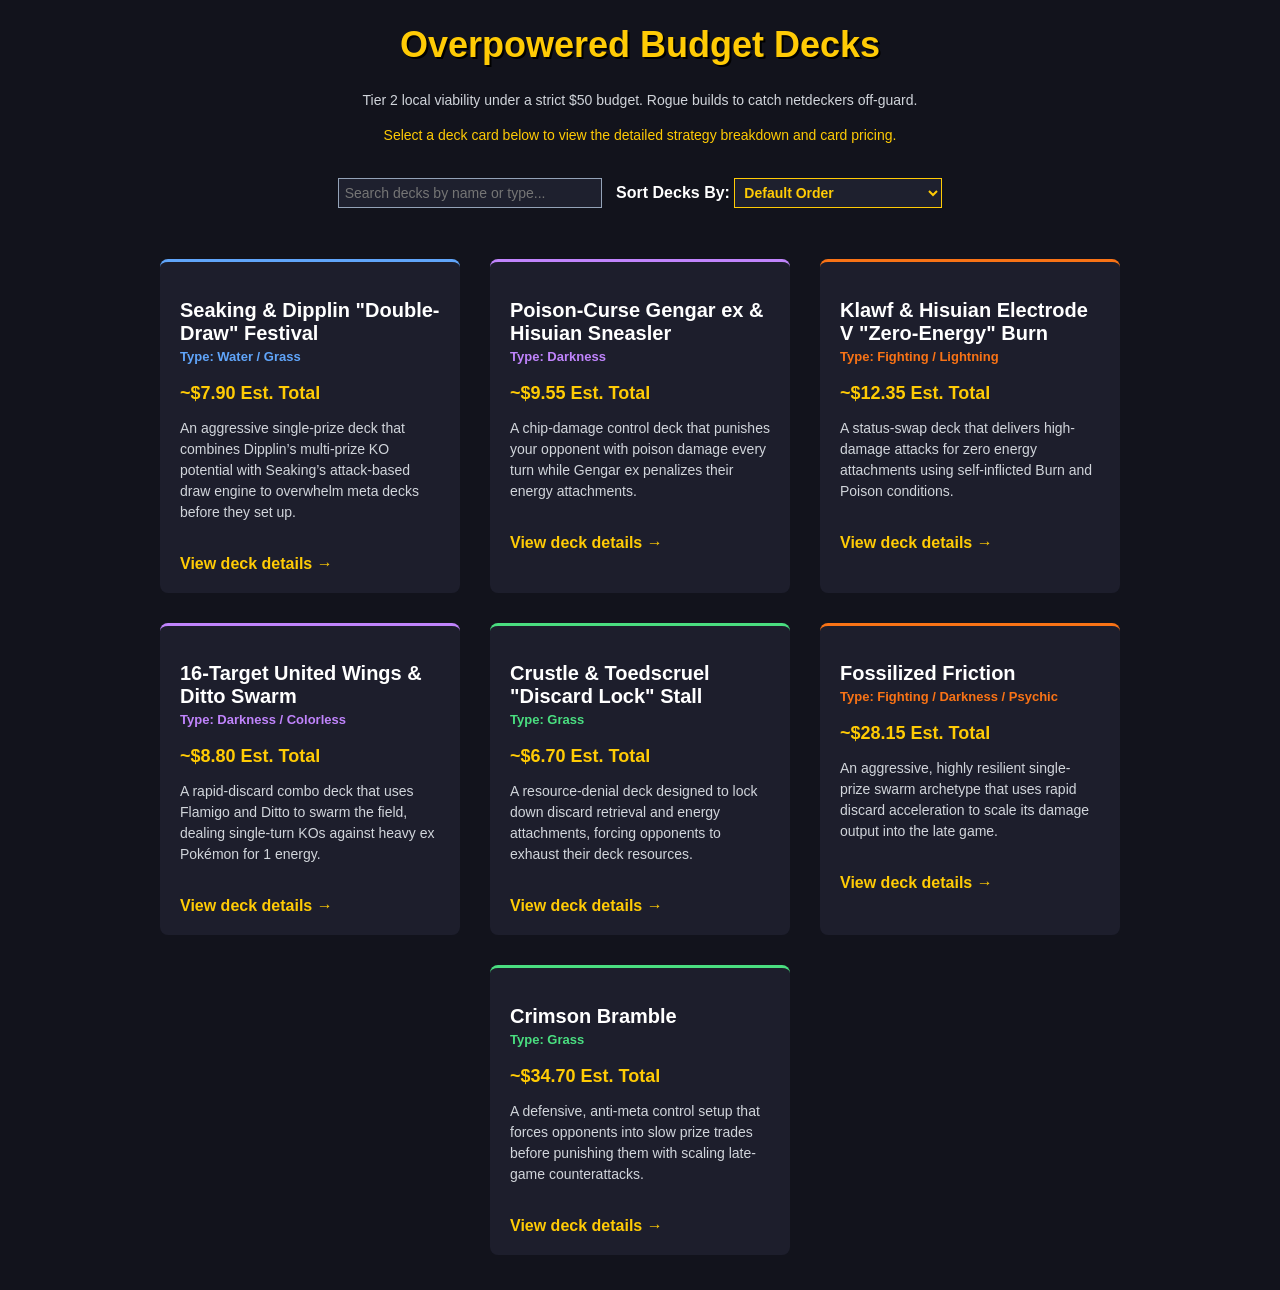
==== index.html @ 9cc8b43d "Add new deck boxes for Fossilized Friction and Crimson Bramble" ====
<!DOCTYPE html>
<html>
<head>
  <title>Budget PTCG Decks</title>
  <link rel="icon" type="image/png" href="https://wikimedia.org">
  <link rel="stylesheet" href="styles.css">
</head>
<body>

  <center>
    <h1 style="color: #FFCB05; font-size: 36px;">Overpowered Budget Decks</h1>
    <p>Tier 2 local viability under a strict $50 budget. Rogue builds to catch netdeckers off-guard.</p>
    <p style="color: #FFCB05;">Select a deck card below to view the detailed strategy breakdown and card pricing.</p>
    
    <br>
    <input type="text" id="deckSearch" onkeyup="searchMyDecks()" placeholder="Search decks by name or type..." style="padding: 6px; font-size: 14px; width: 250px; background-color: #1E202E; color: white; border: 1px solid #94A3B8; margin-right: 10px;">

    <label style="color: white; font-family: Arial; font-weight: bold;">Sort Decks By: </label>
    <select id="deckSorter" onchange="sortMyDecks()" style="padding: 5px; font-size: 14px; font-weight: bold; background-color: #1E202E; color: #FFCB05; border: 1px solid #FFCB05;">
      <option value="none">Default Order</option>
      <option value="az">Name: A to Z</option>
      <option value="za">Name: Z to A</option>
      <option value="price-low">Price: Low to High</option>
      <option value="price-high">Price: High to Low</option>
      <option value="newest">Release: Newest to Oldest</option>
      <option value="oldest">Release: Oldest to Newest</option>
    </select>
  </center>

  <br><br>

  <center>
    <div id="deckContainer" style="width: 100%; text-align: center;">

      <div class="deck-box water" data-name="Seaking & Dipplin Double Draw Festival" data-type="water grass" data-price="7.90" data-age="2">
        <h2>Seaking & Dipplin "Double-Draw" Festival</h2>
        <font color="#60a5fa" size="2"><b>Type: Water / Grass</b></font>
        <br><br>
        <span class="price-text">~$7.90 Est. Total</span>
        <p>An aggressive single-prize deck that combines Dipplin’s multi-prize KO potential with Seaking’s attack-based draw engine to overwhelm meta decks before they set up.</p>
        <br>
        <a href="deck1-festival.html" class="details-link">View deck details &rarr;</a>
      </div>

      <div class="deck-box darkness" data-name="Poison Curse Gengar ex & Hisuian Sneasler" data-type="darkness" data-price="9.55" data-age="3">
        <h2>Poison-Curse Gengar ex & Hisuian Sneasler</h2>
        <font color="#c084fc" size="2"><b>Type: Darkness</b></font>
        <br><br>
        <span class="price-text">~$9.55 Est. Total</span>
        <p>A chip-damage control deck that punishes your opponent with poison damage every turn while Gengar ex penalizes their energy attachments.</p>
        <br>
        <a href="deck2-gengar.html" class="details-link">View deck details &rarr;</a>
      </div>

      <div class="deck-box fighting" data-name="Klawf & Hisuian Electrode V Zero Energy Burn" data-type="fighting lightning" data-price="12.35" data-age="4">
        <h2>Klawf & Hisuian Electrode V "Zero-Energy" Burn</h2>
        <font color="#f97316" size="2"><b>Type: Fighting / Lightning</b></font>
        <br><br>
        <span class="price-text">~$12.35 Est. Total</span>
        <p>A status-swap deck that delivers high-damage attacks for zero energy attachments using self-inflicted Burn and Poison conditions.</p>
        <br>
        <a href="deck3-klawf.html" class="details-link">View deck details &rarr;</a>
      </div>

      <div class="deck-box darkness" data-name="16 Target United Wings & Ditto Swarm" data-type="darkness colorless" data-price="8.80" data-age="5">
        <h2>16-Target United Wings & Ditto Swarm</h2>
        <font color="#c084fc" size="2"><b>Type: Darkness / Colorless</b></font>
        <br><br>
        <span class="price-text">~$8.80 Est. Total</span>
        <p>A rapid-discard combo deck that uses Flamigo and Ditto to swarm the field, dealing single-turn KOs against heavy ex Pokémon for 1 energy.</p>
        <br>
        <a href="deck4-wings.html" class="details-link">View deck details &rarr;</a>
      </div>

      <div class="deck-box grass" data-name="Crustle & Toedscruel Discard Lock Stall" data-type="grass" data-price="6.70" data-age="3">
        <h2>Crustle & Toedscruel "Discard Lock" Stall</h2>
        <font color="#4ade80" size="2"><b>Type: Grass</b></font>
        <br><br>
        <span class="price-text">~$6.70 Est. Total</span>
        <p>A resource-denial deck designed to lock down discard retrieval and energy attachments, forcing opponents to exhaust their deck resources.</p>
        <br>
        <a href="deck5-stall.html" class="details-link">View deck details &rarr;</a>
      </div>

      <div class="deck-box fighting" data-name="Fossilized Friction" data-type="fighting darkness psychic" data-price="28.15" data-age="2">
        <h2>Fossilized Friction</h2>
        <font color="#f97316" size="2"><b>Type: Fighting / Darkness / Psychic</b></font>
        <br><br>
        <span class="price-text">~$28.15 Est. Total</span>
        <p>An aggressive, highly resilient single-prize swarm archetype that uses rapid discard acceleration to scale its damage output into the late game.</p>
        <br>
        <a href="deck6-fossil.html" class="details-link">View deck details &rarr;</a>
      </div>

      <div class="deck-box grass" data-name="Crimson Bramble" data-type="grass" data-price="34.70" data-age="1">
        <h2>Crimson Bramble</h2>
        <font color="#4ade80" size="2"><b>Type: Grass</b></font>
        <br><br>
        <span class="price-text">~$34.70 Est. Total</span>
        <p>A defensive, anti-meta control setup that forces opponents into slow prize trades before punishing them with scaling late-game counterattacks.</p>
        <br>
        <a href="deck7-bramble.html" class="details-link">View deck details &rarr;</a>
      </div>

    </div>
  </center>

  <script src="app.js"></script>
</body>
</html>
---- styles.css ----
body {
  margin: 20px;
  background-color: #12131C;
  background-size: cover;
  background-position: center;
  background-attachment: fixed;
  background-repeat: no-repeat;
  font-family: Arial, sans-serif;
}

h1 {
  text-shadow: 2px 2px #000000;
}

h2 {
  font-size: 20px;
  color: white;
  margin-bottom: 2px;
}

p {
  color: #D1D5DB;
  font-size: 14px;
  line-height: 1.5;
}

#deckContainer {
  display: flex;
  flex-wrap: wrap;
  justify-content: center;
  width: 90%;
  margin: 0 auto;
}

.deck-box {
  background-color: rgba(30, 32, 46, 0.9);
  border-radius: 8px;
  padding: 20px;
  width: 300px;
  margin: 15px;
  text-align: left;
  box-sizing: border-box; 
}

.deck-box.water { border-top: 3px solid #60a5fa; }
.deck-box.darkness { border-top: 3px solid #c084fc; }
.deck-box.fighting { border-top: 3px solid #f97316; }
.deck-box.grass { border-top: 3px solid #4ade80; }

pre {
  background-color: #141522;
  color: #f0f2f5;
  padding: 15px;
  border: 1px solid #4b5563;
}

button {
  background-color: #1e202e;
  color: #ffcb05;
  border: 2px solid #ffcb05;
  padding: 10px;
  font-weight: bold;
  font-size: 16px;
  cursor: pointer;
}

button:hover {
  background-color: #ffcb05;
  color: #000000;
}

.price-text {
  color: #FFCB05;
  font-size: 18px;
  font-weight: bold;
}

.details-link {
  color: #FFCB05;
  font-weight: bold;
  text-decoration: none;
}
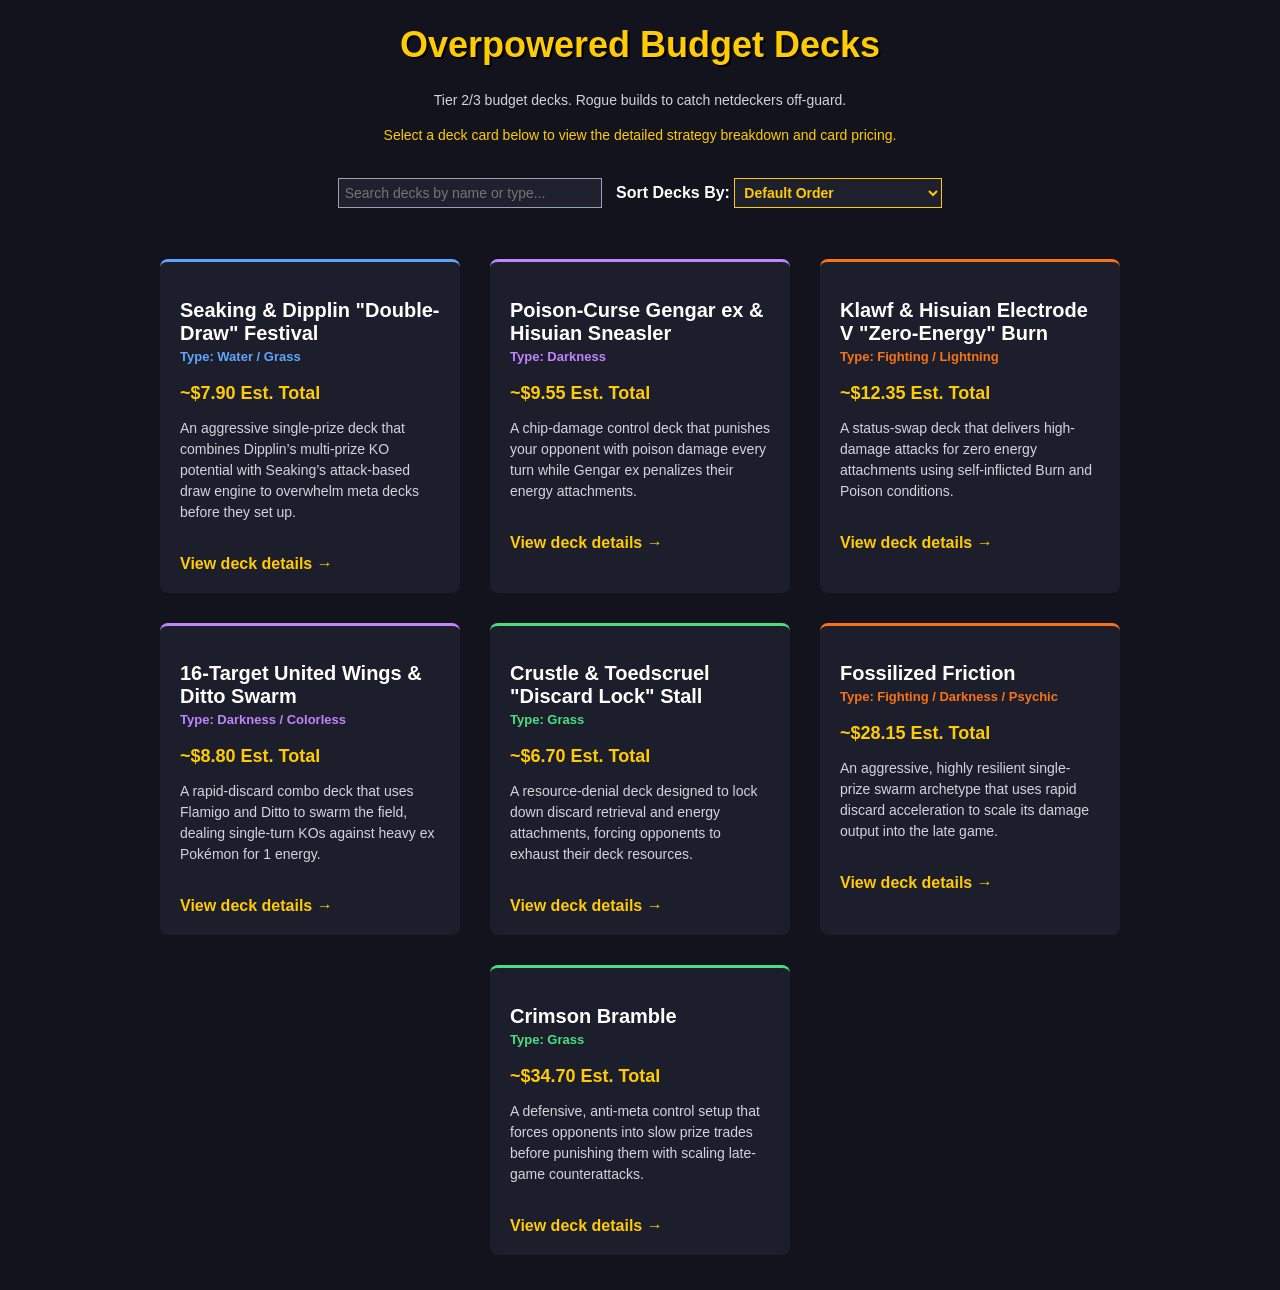
==== commit 1c3f16f5: "Update budget description in index.html" ====
--- a/index.html
+++ b/index.html
@@ -9,7 +9,7 @@
 
   <center>
     <h1 style="color: #FFCB05; font-size: 36px;">Overpowered Budget Decks</h1>
-    <p>Tier 2 local viability under a strict $50 budget. Rogue builds to catch netdeckers off-guard.</p>
+    <p>Tier 2/3 budget decks. Rogue builds to catch netdeckers off-guard.</p>
     <p style="color: #FFCB05;">Select a deck card below to view the detailed strategy breakdown and card pricing.</p>
     
     <br>
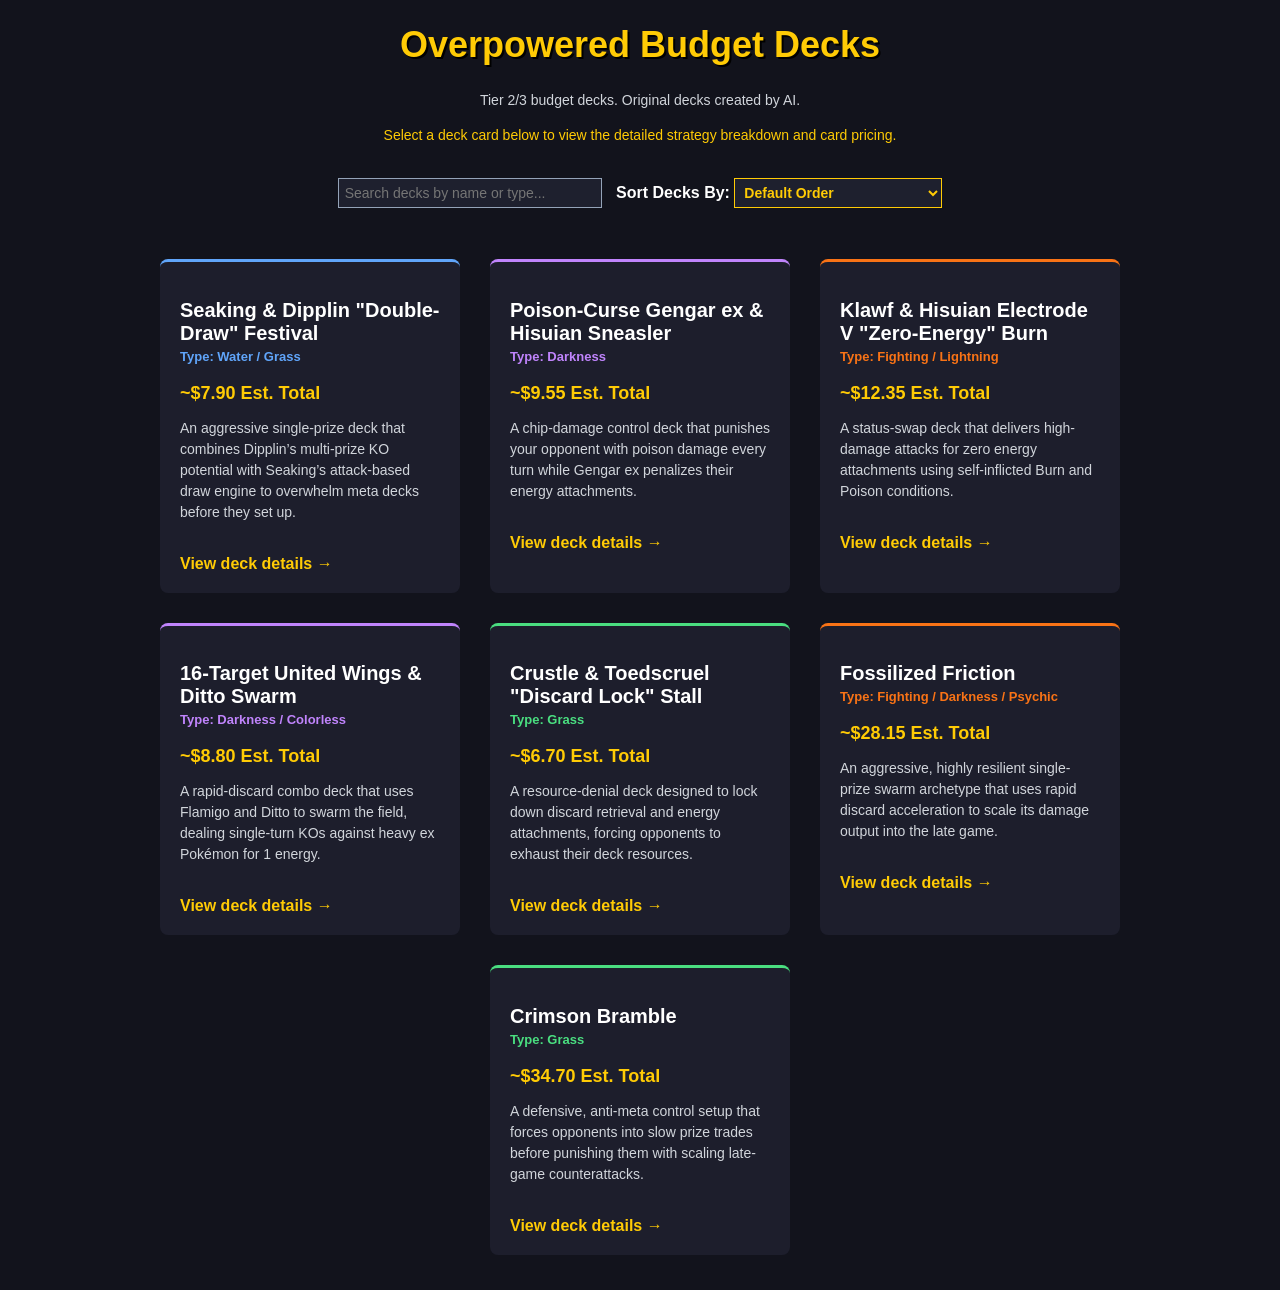
==== commit d10bb694: "Update description of budget decks section" ====
--- a/index.html
+++ b/index.html
@@ -2,21 +2,21 @@
 <html>
 <head>
   <title>Budget PTCG Decks</title>
-  <link rel="icon" type="image/png" href="https://wikimedia.org">
+  <link rel="icon" type="image/png" href="https://postimg.cc">
   <link rel="stylesheet" href="styles.css">
 </head>
 <body>
 
   <center>
     <h1 style="color: #FFCB05; font-size: 36px;">Overpowered Budget Decks</h1>
-    <p>Tier 2/3 budget decks. Rogue builds to catch netdeckers off-guard.</p>
+    <p>Tier 2/3 budget decks. Original decks created by AI.</p>
     <p style="color: #FFCB05;">Select a deck card below to view the detailed strategy breakdown and card pricing.</p>
     
     <br>
-    <input type="text" id="deckSearch" onkeyup="searchMyDecks()" placeholder="Search decks by name or type..." style="padding: 6px; font-size: 14px; width: 250px; background-color: #1E202E; color: white; border: 1px solid #94A3B8; margin-right: 10px;">
+    <input type="text" id="deckSearch" onkeyup="var input = this.value.toLowerCase(); var boxes = document.getElementsByClassName('deck-box'); for (var i = 0; i < boxes.length; i++) { var name = boxes[i].getAttribute('data-name').toLowerCase(); var type = boxes[i].getAttribute('data-type').toLowerCase(); if (name.indexOf(input) > -1 || type.indexOf(input) > -1) { boxes[i].style.display = ''; } else { boxes[i].style.display = 'none'; } }" placeholder="Search decks by name or type..." style="padding: 6px; font-size: 14px; width: 250px; background-color: #1E202E; color: white; border: 1px solid #94A3B8; margin-right: 10px;">
 
     <label style="color: white; font-family: Arial; font-weight: bold;">Sort Decks By: </label>
-    <select id="deckSorter" onchange="sortMyDecks()" style="padding: 5px; font-size: 14px; font-weight: bold; background-color: #1E202E; color: #FFCB05; border: 1px solid #FFCB05;">
+    <select id="deckSorter" onchange="var value = this.value; var container = document.getElementById('deckContainer'); var boxes = Array.from(container.getElementsByClassName('deck-box')); boxes.sort(function(a, b) { if (value === 'az') return a.getAttribute('data-name').localeCompare(b.getAttribute('data-name')); if (value === 'za') return b.getAttribute('data-name').localeCompare(a.getAttribute('data-name')); if (value === 'price-low') return parseFloat(a.getAttribute('data-price')) - parseFloat(b.getAttribute('data-price')); if (value === 'price-high') return parseFloat(b.getAttribute('data-price')) - parseFloat(a.getAttribute('data-price')); if (value === 'newest') return parseInt(a.getAttribute('data-age')) - parseInt(b.getAttribute('data-age')); if (value === 'oldest') return parseInt(b.getAttribute('data-age')) - parseInt(a.getAttribute('data-age')); return 0; }); for (var i = 0; i < boxes.length; i++) { container.appendChild(boxes[i]); }" style="padding: 5px; font-size: 14px; font-weight: bold; background-color: #1E202E; color: #FFCB05; border: 1px solid #FFCB05;">
       <option value="none">Default Order</option>
       <option value="az">Name: A to Z</option>
       <option value="za">Name: Z to A</option>
@@ -105,6 +105,5 @@
     </div>
   </center>
 
-  <script src="app.js"></script>
 </body>
 </html>
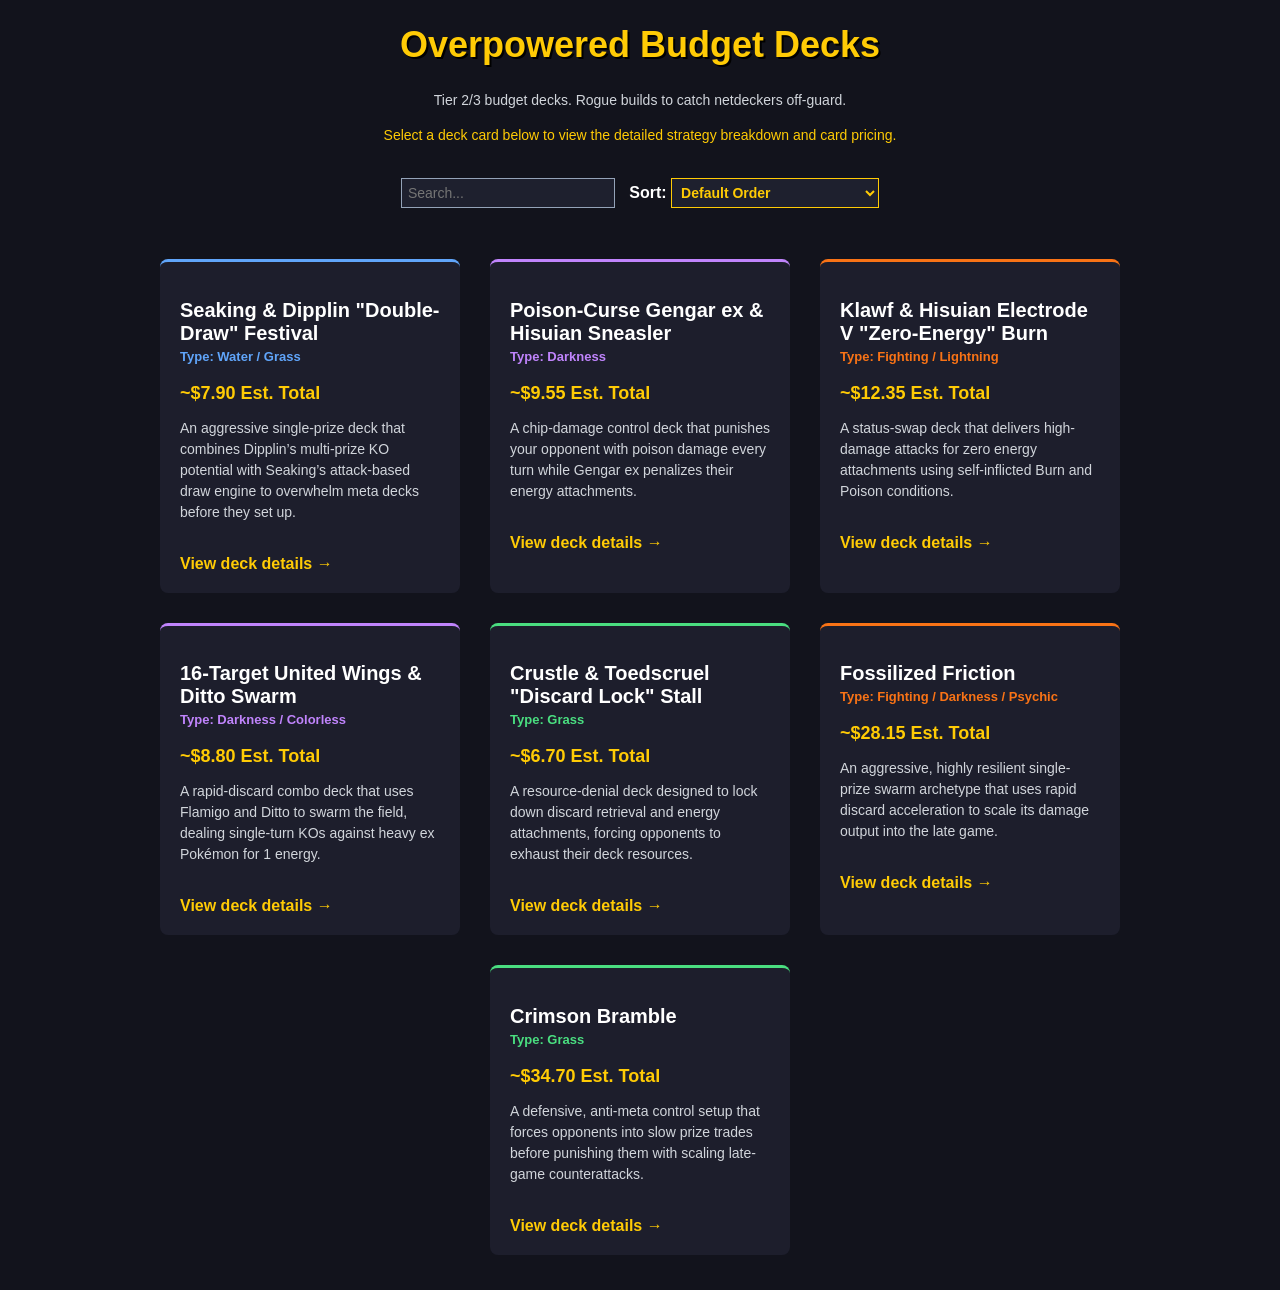
==== commit b1de95db: "Implement search and sort features in index.html Added search and sort functionality for deck cards." ====
--- a/index.html
+++ b/index.html
@@ -4,19 +4,50 @@
   <title>Budget PTCG Decks</title>
   <link rel="icon" type="image/png" href="https://postimg.cc">
   <link rel="stylesheet" href="styles.css">
+  <script>
+    function doSearch(txt) {
+      var cards = document.getElementsByClassName('deck-box');
+      for (var i = 0; i < cards.length; i++) {
+        var name = cards[i].getAttribute('data-name').toLowerCase();
+        var type = cards[i].getAttribute('data-type').toLowerCase();
+        if (name.includes(txt.toLowerCase()) || type.includes(txt.toLowerCase())) {
+          cards[i].style.display = '';
+        } else {
+          cards[i].style.display = 'none';
+        }
+      }
+    }
+
+    function doSort(mode) {
+      var div = document.getElementById('deckContainer');
+      var list = Array.from(div.getElementsByClassName('deck-box'));
+      list.sort(function(a, b) {
+        if (mode === 'az') return a.getAttribute('data-name').localeCompare(b.getAttribute('data-name'));
+        if (mode === 'za') return b.getAttribute('data-name').localeCompare(a.getAttribute('data-name'));
+        if (mode === 'price-low') return parseFloat(a.getAttribute('data-price')) - parseFloat(b.getAttribute('data-price'));
+        if (mode === 'price-high') return parseFloat(b.getAttribute('data-price')) - parseFloat(a.getAttribute('data-price'));
+        if (mode === 'newest') return parseInt(a.getAttribute('data-age')) - parseInt(b.getAttribute('data-age'));
+        if (mode === 'oldest') return parseInt(b.getAttribute('data-age')) - parseInt(a.getAttribute('data-age'));
+        return 0;
+      });
+      for (var i = 0; i < list.length; i++) {
+        div.appendChild(list[i]);
+      }
+    }
+  </script>
 </head>
 <body>
 
   <center>
     <h1 style="color: #FFCB05; font-size: 36px;">Overpowered Budget Decks</h1>
-    <p>Tier 2/3 budget decks. Original decks created by AI.</p>
+    <p>Tier 2/3 budget decks. Rogue builds to catch netdeckers off-guard.</p>
     <p style="color: #FFCB05;">Select a deck card below to view the detailed strategy breakdown and card pricing.</p>
     
     <br>
-    <input type="text" id="deckSearch" onkeyup="var input = this.value.toLowerCase(); var boxes = document.getElementsByClassName('deck-box'); for (var i = 0; i < boxes.length; i++) { var name = boxes[i].getAttribute('data-name').toLowerCase(); var type = boxes[i].getAttribute('data-type').toLowerCase(); if (name.indexOf(input) > -1 || type.indexOf(input) > -1) { boxes[i].style.display = ''; } else { boxes[i].style.display = 'none'; } }" placeholder="Search decks by name or type..." style="padding: 6px; font-size: 14px; width: 250px; background-color: #1E202E; color: white; border: 1px solid #94A3B8; margin-right: 10px;">
+    <input type="text" placeholder="Search..." onkeyup="doSearch(this.value)" style="padding: 6px; font-size: 14px; width: 200px; background-color: #1E202E; color: white; border: 1px solid #94A3B8; margin-right: 10px;">
 
-    <label style="color: white; font-family: Arial; font-weight: bold;">Sort Decks By: </label>
-    <select id="deckSorter" onchange="var value = this.value; var container = document.getElementById('deckContainer'); var boxes = Array.from(container.getElementsByClassName('deck-box')); boxes.sort(function(a, b) { if (value === 'az') return a.getAttribute('data-name').localeCompare(b.getAttribute('data-name')); if (value === 'za') return b.getAttribute('data-name').localeCompare(a.getAttribute('data-name')); if (value === 'price-low') return parseFloat(a.getAttribute('data-price')) - parseFloat(b.getAttribute('data-price')); if (value === 'price-high') return parseFloat(b.getAttribute('data-price')) - parseFloat(a.getAttribute('data-price')); if (value === 'newest') return parseInt(a.getAttribute('data-age')) - parseInt(b.getAttribute('data-age')); if (value === 'oldest') return parseInt(b.getAttribute('data-age')) - parseInt(a.getAttribute('data-age')); return 0; }); for (var i = 0; i < boxes.length; i++) { container.appendChild(boxes[i]); }" style="padding: 5px; font-size: 14px; font-weight: bold; background-color: #1E202E; color: #FFCB05; border: 1px solid #FFCB05;">
+    <label style="color: white; font-family: Arial; font-weight: bold;">Sort: </label>
+    <select onchange="doSort(this.value)" style="padding: 5px; font-size: 14px; font-weight: bold; background-color: #1E202E; color: #FFCB05; border: 1px solid #FFCB05;">
       <option value="none">Default Order</option>
       <option value="az">Name: A to Z</option>
       <option value="za">Name: Z to A</option>
@@ -30,7 +61,7 @@
   <br><br>
 
   <center>
-    <div id="deckContainer" style="width: 100%; text-align: center;">
+    <div id="deckContainer">
 
       <div class="deck-box water" data-name="Seaking & Dipplin Double Draw Festival" data-type="water grass" data-price="7.90" data-age="2">
         <h2>Seaking & Dipplin "Double-Draw" Festival</h2>
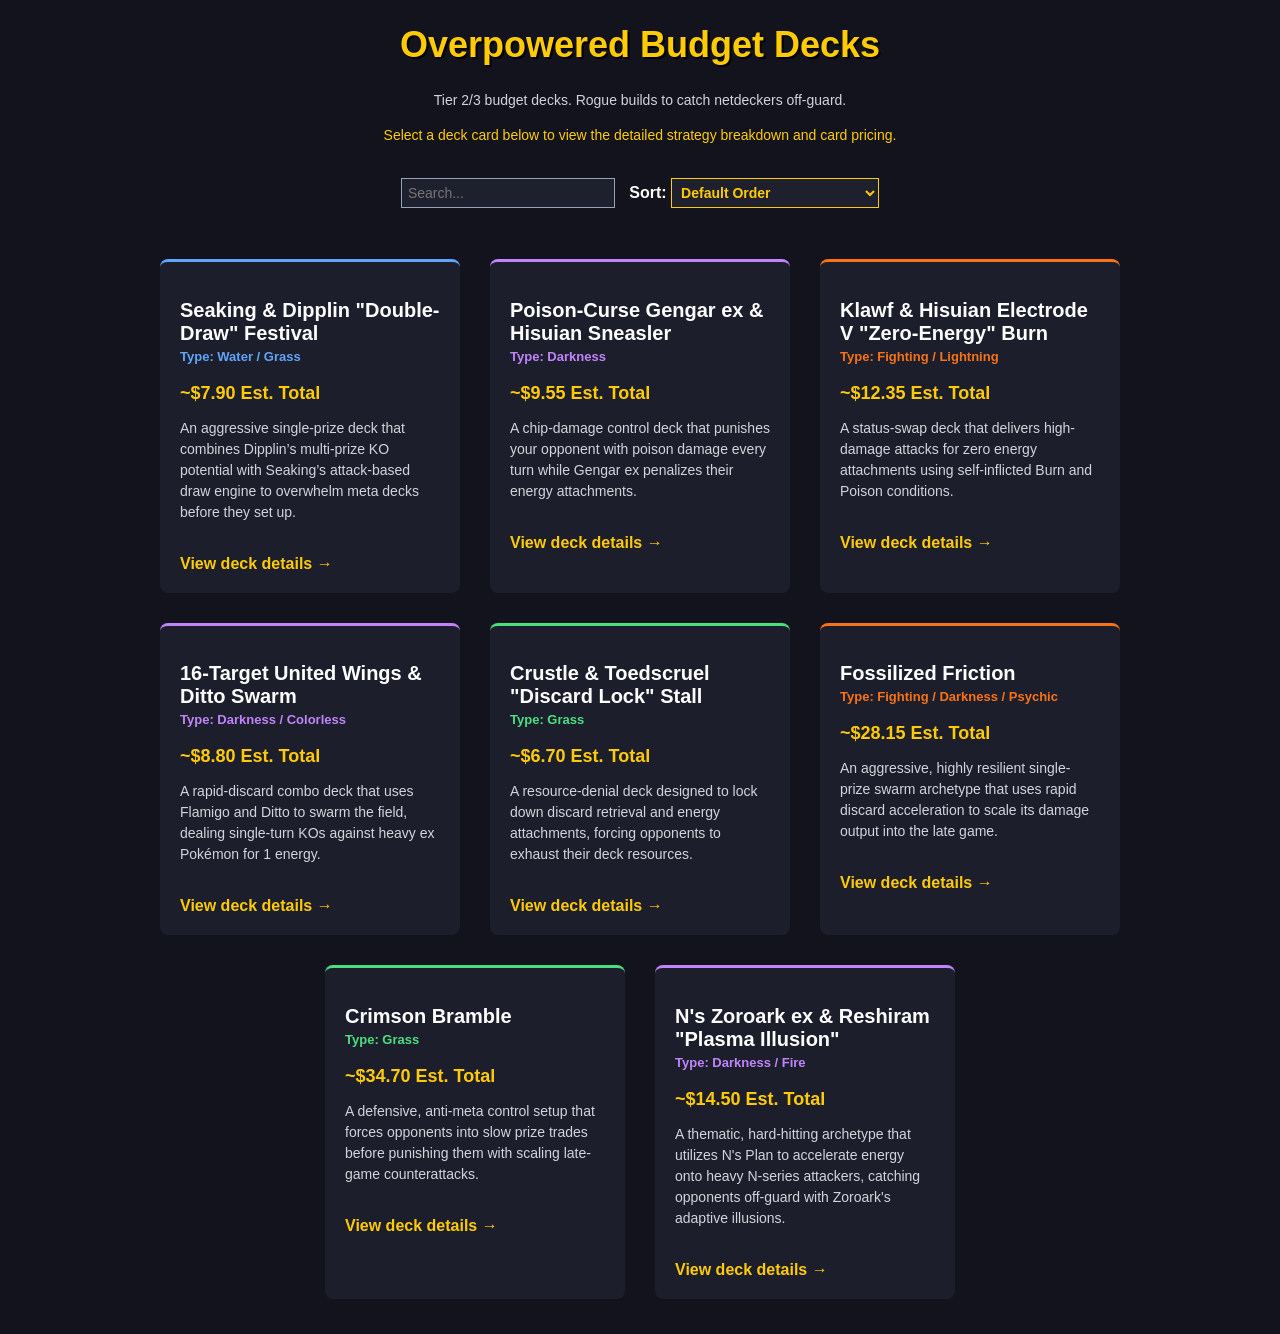
==== commit 57ad0ccb: "Add deck box for N's Zoroark ex & Reshiram Added a new deck box for 'N's Zoroark ex & Reshiram' with" ====
--- a/index.html
+++ b/index.html
@@ -5,22 +5,12 @@
   <link rel="icon" type="image/png" href="https://postimg.cc">
   <link rel="stylesheet" href="styles.css">
   <script>
-    function doSearch(txt) {
-      var cards = document.getElementsByClassName('deck-box');
-      for (var i = 0; i < cards.length; i++) {
-        var name = cards[i].getAttribute('data-name').toLowerCase();
-        var type = cards[i].getAttribute('data-type').toLowerCase();
-        if (name.includes(txt.toLowerCase()) || type.includes(txt.toLowerCase())) {
-          cards[i].style.display = '';
-        } else {
-          cards[i].style.display = 'none';
-        }
-      }
-    }
+    function sortAndSearch() {
+      var txt = document.getElementById('search').value.toLowerCase();
+      var mode = document.getElementById('sort').value;
+      var container = document.getElementById('deckContainer');
+      var list = Array.from(container.getElementsByClassName('deck-box'));
 
-    function doSort(mode) {
-      var div = document.getElementById('deckContainer');
-      var list = Array.from(div.getElementsByClassName('deck-box'));
       list.sort(function(a, b) {
         if (mode === 'az') return a.getAttribute('data-name').localeCompare(b.getAttribute('data-name'));
         if (mode === 'za') return b.getAttribute('data-name').localeCompare(a.getAttribute('data-name'));
@@ -30,8 +20,12 @@
         if (mode === 'oldest') return parseInt(b.getAttribute('data-age')) - parseInt(a.getAttribute('data-age'));
         return 0;
       });
+
       for (var i = 0; i < list.length; i++) {
-        div.appendChild(list[i]);
+        var name = list[i].getAttribute('data-name').toLowerCase();
+        var type = list[i].getAttribute('data-type').toLowerCase();
+        list[i].style.display = (name.includes(txt) || type.includes(txt)) ? '' : 'none';
+        container.appendChild(list[i]);
       }
     }
   </script>
@@ -44,10 +38,10 @@
     <p style="color: #FFCB05;">Select a deck card below to view the detailed strategy breakdown and card pricing.</p>
     
     <br>
-    <input type="text" placeholder="Search..." onkeyup="doSearch(this.value)" style="padding: 6px; font-size: 14px; width: 200px; background-color: #1E202E; color: white; border: 1px solid #94A3B8; margin-right: 10px;">
+    <input type="text" id="search" placeholder="Search..." onkeyup="sortAndSearch()" style="padding: 6px; font-size: 14px; width: 200px; background-color: #1E202E; color: white; border: 1px solid #94A3B8; margin-right: 10px;">
 
     <label style="color: white; font-family: Arial; font-weight: bold;">Sort: </label>
-    <select onchange="doSort(this.value)" style="padding: 5px; font-size: 14px; font-weight: bold; background-color: #1E202E; color: #FFCB05; border: 1px solid #FFCB05;">
+    <select id="sort" onchange="sortAndSearch()" style="padding: 5px; font-size: 14px; font-weight: bold; background-color: #1E202E; color: #FFCB05; border: 1px solid #FFCB05;">
       <option value="none">Default Order</option>
       <option value="az">Name: A to Z</option>
       <option value="za">Name: Z to A</option>
@@ -133,6 +127,16 @@
         <a href="deck7-bramble.html" class="details-link">View deck details &rarr;</a>
       </div>
 
+      <div class="deck-box darkness" data-name="N Zoroark ex Reshiram Team Plasma Illusion" data-type="darkness fire" data-price="14.50" data-age="1">
+        <h2>N's Zoroark ex & Reshiram "Plasma Illusion"</h2>
+        <font color="#c084fc" size="2"><b>Type: Darkness / Fire</b></font>
+        <br><br>
+        <span class="price-text">~$14.50 Est. Total</span>
+        <p>A thematic, hard-hitting archetype that utilizes N's Plan to accelerate energy onto heavy N-series attackers, catching opponents off-guard with Zoroark's adaptive illusions.</p>
+        <br>
+        <a href="deck8-zoroark.html" class="details-link">View deck details &rarr;</a>
+      </div>
+
     </div>
   </center>
 
